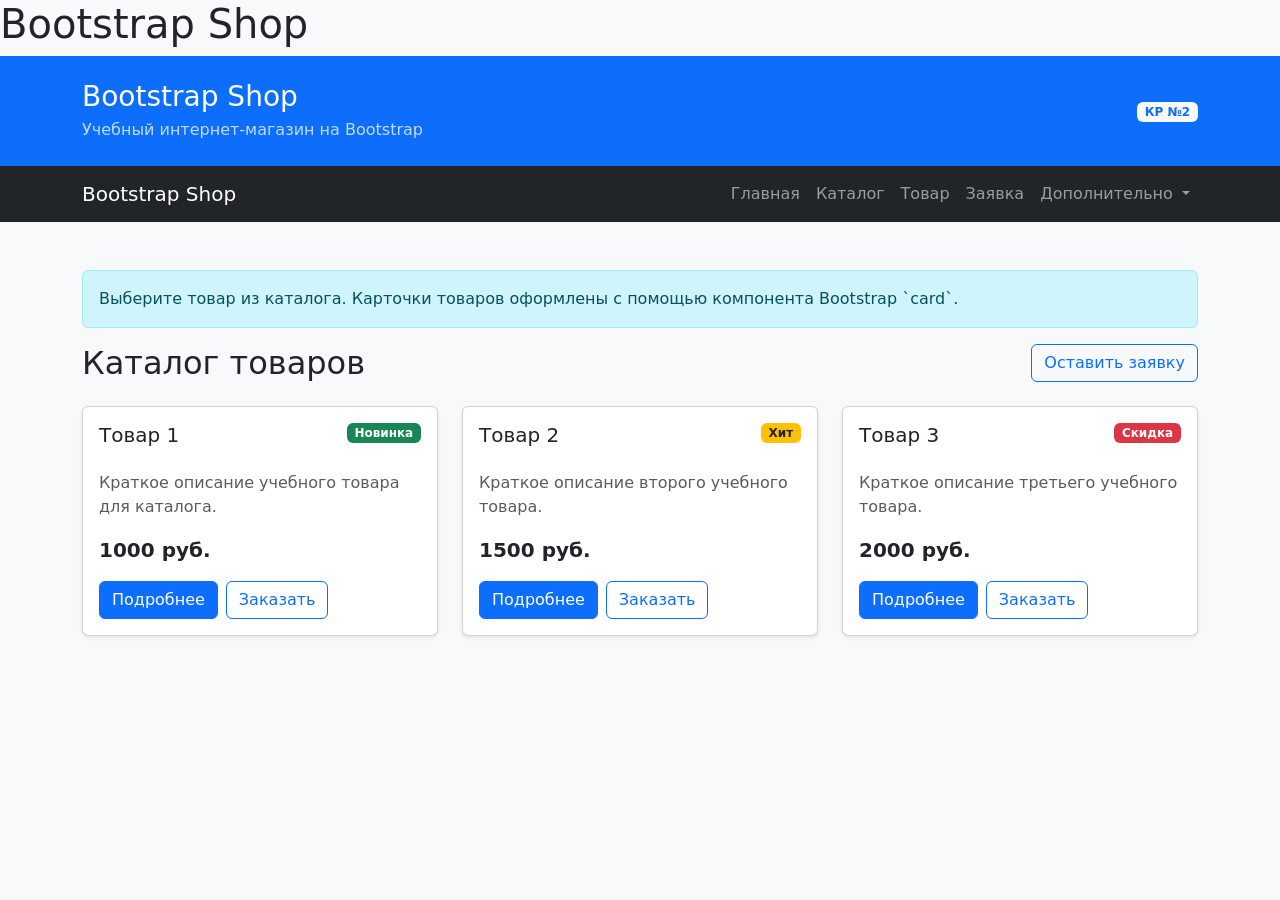
==== catalog.html @ a9d1fe7d "feat: add Bootstrap components pages" ====
<!DOCTYPE html>
<html lang="ru">
<head>
    <meta charset="UTF-8">
    <meta name="viewport" content="width=device-width, initial-scale=1.0">
    <title>Каталог — Bootstrap Shop</title>
    <link href="https://cdn.jsdelivr.net/npm/bootstrap@5.3.8/dist/css/bootstrap.min.css" rel="stylesheet">
    <link rel="stylesheet" href="css/custom.css">
</head>
<body class="bg-light">
<h1>Bootstrap Shop</h1>
<header class="bg-primary text-white py-4">
    <div class="container">
        <div class="row align-items-center">
            <div class="col-12 col-md-8">
                <h1 class="h3 mb-1">Bootstrap Shop</h1>
                <p class="mb-0 opacity-75">
                    Учебный интернет-магазин на Bootstrap
                </p>
            </div>
            <div class="col-12 col-md-4 text-md-end mt-3 mt-md-0">
        <span class="badge bg-light text-primary">
          КР №2
        </span>
            </div>
        </div>
    </div>
</header>
<nav class="navbar navbar-expand-lg navbar-dark bg-dark">
    <div class="container">
        <a class="navbar-brand" href="index.html">Bootstrap Shop</a>
        <button
                class="navbar-toggler"
                type="button"
                data-bs-toggle="collapse"
                data-bs-target="#mainNavbar"
                aria-controls="mainNavbar"
                aria-expanded="false"
                aria-label="Переключить навигацию"
        >
            <span class="navbar-toggler-icon"></span>
        </button>
        <div class="collapse navbar-collapse" id="mainNavbar">
            <ul class="navbar-nav ms-auto">
                <li class="nav-item">
                    <a class="nav-link" href="index.html">Главная</a>
                </li>
                <li class="nav-item">
                    <a class="nav-link" href="catalog.html">Каталог</a>
                </li>
                <li class="nav-item">
                    <a class="nav-link" href="product.html">Товар</a>
                </li>
                <li class="nav-item">
                    <a class="nav-link" href="order.html">Заявка</a>
                </li>
                <li class="nav-item dropdown">
                    <a
                            class="nav-link dropdown-toggle"
                            href="#"
                            role="button"
                            data-bs-toggle="dropdown"
                            aria-expanded="false"
                    >
                        Дополнительно
                    </a>
                    <ul class="dropdown-menu">
                        <li><a class="dropdown-item" href="catalog.html">Все товары</a></li>
                        <li><a class="dropdown-item" href="order.html">Оформить заявку</a></li>
                        <li><a class="dropdown-item" href="index.html#popular">Популярное</a></li>
                    </ul>
                </li>
            </ul>
        </div>
    </div>
</nav>

<main class="container my-5">
    <div class="alert alert-info" role="alert">
        Выберите товар из каталога. Карточки товаров оформлены с помощью компонента Bootstrap `card`.
    </div>
    <div class="d-flex justify-content-between align-items-center mb-4">
        <h1 class="h2 mb-0">Каталог товаров</h1>
        <a class="btn btn-outline-primary" href="order.html">
            Оставить заявку
        </a>
    </div>
    <div class="row g-4">
        <div class="col-12 col-md-6 col-lg-4">
            <div class="card h-100 shadow-sm">
                <div class="card-body d-flex flex-column">
                    <div class="d-flex justify-content-between align-items-start mb-3">
                        <h2 class="card-title h5">Товар 1</h2>
                        <span class="badge bg-success">Новинка</span>
                    </div>
                    <p class="card-text text-muted">
                        Краткое описание учебного товара для каталога.
                    </p>
                    <p class="fw-bold fs-5 mt-auto">1000 руб.</p>
                    <div class="d-flex gap-2">
                        <a class="btn btn-primary" href="product.html">Подробнее</a>
                        <button
                                class="btn btn-outline-primary"
                                type="button"
                                data-bs-toggle="modal"
                                data-bs-target="#orderModal"
                        >
                            Заказать
                        </button>
                    </div>
                </div>
            </div>
        </div>
        <div class="col-12 col-md-6 col-lg-4">
            <div class="card h-100 shadow-sm">
                <div class="card-body d-flex flex-column">
                    <div class="d-flex justify-content-between align-items-start mb-3">
                        <h2 class="card-title h5">Товар 2</h2>
                        <span class="badge bg-warning text-dark">Хит</span>
                    </div>
                    <p class="card-text text-muted">
                        Краткое описание второго учебного товара.
                    </p>
                    <p class="fw-bold fs-5 mt-auto">1500 руб.</p>
                    <div class="d-flex gap-2">
                        <a class="btn btn-primary" href="product.html">Подробнее</a>
                        <button
                                class="btn btn-outline-primary"
                                type="button"
                                data-bs-toggle="modal"
                                data-bs-target="#orderModal"
                        >
                            Заказать
                        </button>
                    </div>
                </div>
            </div>
        </div>
        <div class="col-12 col-md-6 col-lg-4">
            <div class="card h-100 shadow-sm">
                <div class="card-body d-flex flex-column">
                    <div class="d-flex justify-content-between align-items-start mb-3">
                        <h2 class="card-title h5">Товар 3</h2>
                        <span class="badge bg-danger">Скидка</span>
                    </div>
                    <p class="card-text text-muted">
                        Краткое описание третьего учебного товара.
                    </p>
                    <p class="fw-bold fs-5 mt-auto">2000 руб.</p>
                    <div class="d-flex gap-2">
                        <a class="btn btn-primary" href="product.html">Подробнее</a>
                        <button
                                class="btn btn-outline-primary"
                                type="button"
                                data-bs-toggle="modal"
                                data-bs-target="#orderModal"
                        >
                            Заказать
                        </button>
                    </div>
                </div>
            </div>
        </div>
    </div>
    <div
            class="modal fade"
            id="orderModal"
            tabindex="-1"
            aria-labelledby="orderModalLabel"
            aria-hidden="true"
    >
        <div class="modal-dialog">
            <div class="modal-content">
                <div class="modal-header">
                    <h2 class="modal-title h5" id="orderModalLabel">
                        Быстрая заявка
                    </h2>
                    <button
                            type="button"
                            class="btn-close"
                            data-bs-dismiss="modal"
                            aria-label="Закрыть"
                    ></button>
                </div>
                <div class="modal-body">
                    <p class="text-muted">
                        Оставьте контактные данные, и менеджер свяжется с вами.
                    </p>
                    <form>
                        <div class="mb-3">
                            <label for="modal-name" class="form-label">Имя</label>
                            <input id="modal-name" type="text" class="form-control" required>
                        </div>
                        <div class="mb-3">
                            <label for="modal-phone" class="form-label">Телефон</label>
                            <input id="modal-phone" type="tel" class="form-control" required>
                        </div>
                        <div class="form-check mb-3">
                            <input id="modal-agree" class="form-check-input" type="checkbox" required>
                            <label class="form-check-label" for="modal-agree">
                                Согласен на обработку данных
                            </label>
                        </div>
                    </form>
                </div>
                <div class="modal-footer">
                    <button type="button" class="btn btn-secondary" data-bs-dismiss="modal">
                        Закрыть
                    </button>
                    <button type="button" class="btn btn-primary">
                        Отправить
                    </button>
                </div>
            </div>
        </div>
    </div>
</main>

<script src="https://cdn.jsdelivr.net/npm/bootstrap@5.3.8/dist/js/bootstrap.bundle.min.js">
</script>
</body>
</html>
---- css/custom.css ----
body {
    min-height: 100vh;
}
.placeholder-box {
    min-height: 240px;
}
.placeholder-image {
    min-height: 320px;
}

.card-img-top {
    height: 180px;
    object-fit: cover;
}
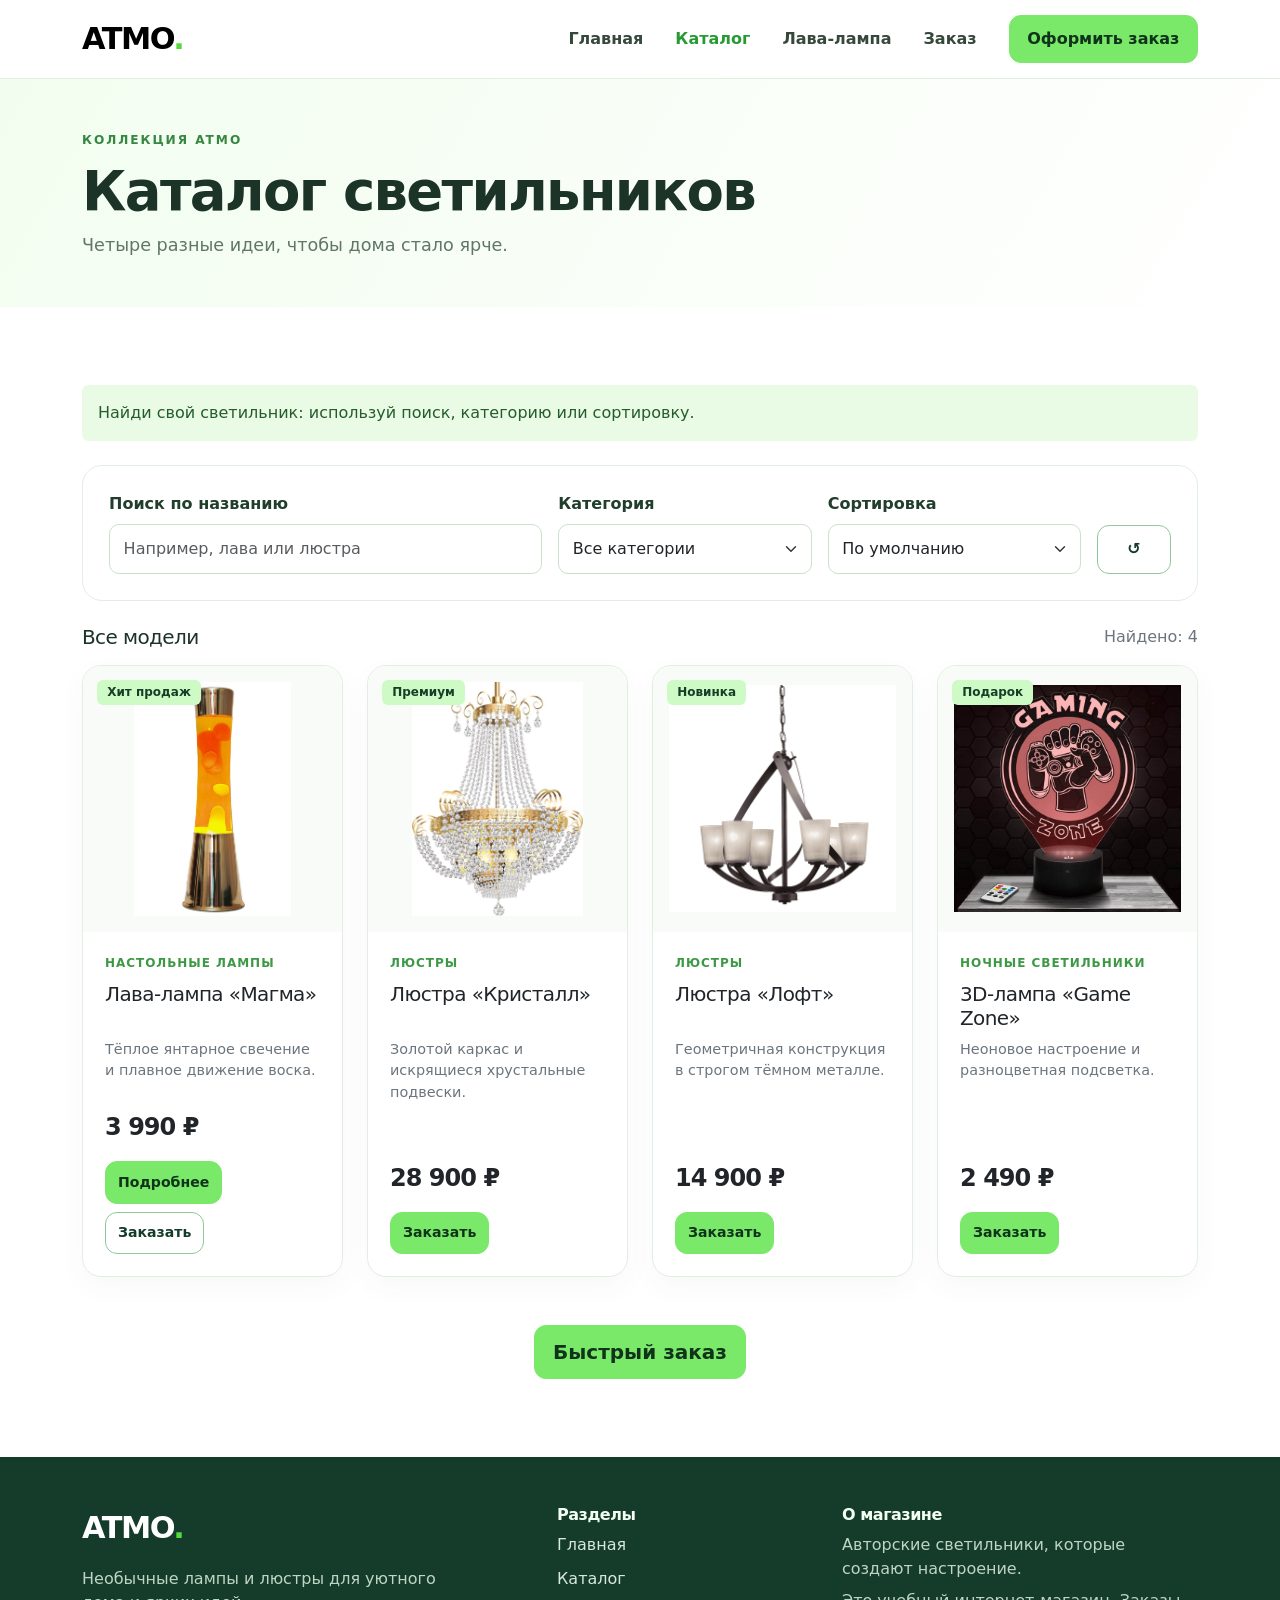
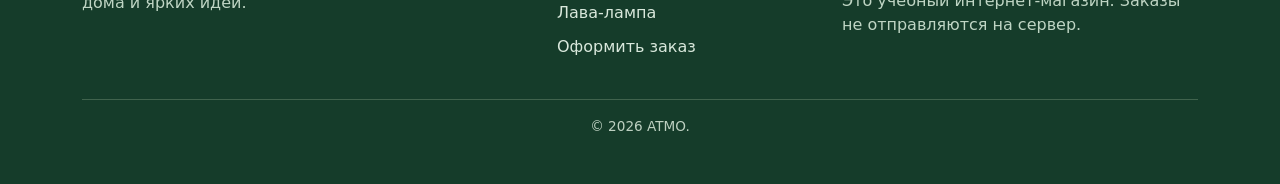
==== commit 82065ab7: "fix: prepare Bootstrap project for submission" ====
--- a/catalog.html
+++ b/catalog.html
@@ -1,222 +1,134 @@
 <!DOCTYPE html>
 <html lang="ru">
 <head>
-    <meta charset="UTF-8">
-    <meta name="viewport" content="width=device-width, initial-scale=1.0">
-    <title>Каталог — Bootstrap Shop</title>
-    <link href="https://cdn.jsdelivr.net/npm/bootstrap@5.3.8/dist/css/bootstrap.min.css" rel="stylesheet">
-    <link rel="stylesheet" href="css/custom.css">
+  <meta charset="UTF-8">
+  <meta name="viewport" content="width=device-width, initial-scale=1.0">
+  <meta name="description" content="ATMO — необычные лампы, люстры и дизайнерские светильники.">
+  <title>Каталог — ATMO</title>
+  <link rel="stylesheet" href="vendor/bootstrap/css/bootstrap.min.css">
+  <link rel="stylesheet" href="css/custom.css">
 </head>
-<body class="bg-light">
-<h1>Bootstrap Shop</h1>
-<header class="bg-primary text-white py-4">
+<body>
+<header class="site-header">
+  <nav class="navbar navbar-expand-lg navbar-light" aria-label="Основная навигация">
     <div class="container">
-        <div class="row align-items-center">
-            <div class="col-12 col-md-8">
-                <h1 class="h3 mb-1">Bootstrap Shop</h1>
-                <p class="mb-0 opacity-75">
-                    Учебный интернет-магазин на Bootstrap
-                </p>
-            </div>
-            <div class="col-12 col-md-4 text-md-end mt-3 mt-md-0">
-        <span class="badge bg-light text-primary">
-          КР №2
-        </span>
-            </div>
-        </div>
+      <a class="navbar-brand brand" href="index.html" aria-label="ATMO — на главную">ATMO<span>.</span></a>
+      <button class="navbar-toggler" type="button" data-bs-toggle="collapse" data-bs-target="#mainNavbar" aria-controls="mainNavbar" aria-expanded="false" aria-label="Открыть меню">
+        <span class="navbar-toggler-icon"></span>
+      </button>
+      <div class="collapse navbar-collapse" id="mainNavbar">
+        <ul class="navbar-nav ms-auto align-items-lg-center gap-lg-3"><li class="nav-item"><a class="nav-link "  href="index.html">Главная</a></li>
+<li class="nav-item"><a class="nav-link active" aria-current="page" href="catalog.html">Каталог</a></li>
+<li class="nav-item"><a class="nav-link "  href="product.html">Лава-лампа</a></li>
+<li class="nav-item"><a class="nav-link "  href="order.html">Заказ</a></li></ul>
+        <a class="btn btn-brand ms-lg-4 mt-3 mt-lg-0" href="order.html">Оформить заказ</a>
+      </div>
     </div>
+  </nav>
 </header>
-<nav class="navbar navbar-expand-lg navbar-dark bg-dark">
-    <div class="container">
-        <a class="navbar-brand" href="index.html">Bootstrap Shop</a>
-        <button
-                class="navbar-toggler"
-                type="button"
-                data-bs-toggle="collapse"
-                data-bs-target="#mainNavbar"
-                aria-controls="mainNavbar"
-                aria-expanded="false"
-                aria-label="Переключить навигацию"
-        >
-            <span class="navbar-toggler-icon"></span>
-        </button>
-        <div class="collapse navbar-collapse" id="mainNavbar">
-            <ul class="navbar-nav ms-auto">
-                <li class="nav-item">
-                    <a class="nav-link" href="index.html">Главная</a>
-                </li>
-                <li class="nav-item">
-                    <a class="nav-link" href="catalog.html">Каталог</a>
-                </li>
-                <li class="nav-item">
-                    <a class="nav-link" href="product.html">Товар</a>
-                </li>
-                <li class="nav-item">
-                    <a class="nav-link" href="order.html">Заявка</a>
-                </li>
-                <li class="nav-item dropdown">
-                    <a
-                            class="nav-link dropdown-toggle"
-                            href="#"
-                            role="button"
-                            data-bs-toggle="dropdown"
-                            aria-expanded="false"
-                    >
-                        Дополнительно
-                    </a>
-                    <ul class="dropdown-menu">
-                        <li><a class="dropdown-item" href="catalog.html">Все товары</a></li>
-                        <li><a class="dropdown-item" href="order.html">Оформить заявку</a></li>
-                        <li><a class="dropdown-item" href="index.html#popular">Популярное</a></li>
-                    </ul>
-                </li>
-            </ul>
-        </div>
+<main>
+<section class="page-hero py-5"><div class="container"><span class="eyebrow">КОЛЛЕКЦИЯ ATMO</span><h1 class="mt-2">Каталог светильников</h1><p class="page-lead mb-0">Четыре разные идеи, чтобы дома стало ярче.</p></div></section>
+<section class="container section-space">
+  <div class="alert alert-success border-0 mb-4" role="status">Найди свой светильник: используй поиск, категорию или сортировку.</div>
+  <div class="filter-panel mb-4">
+    <div class="row g-3 align-items-end">
+      <div class="col-12 col-md-5"><label class="form-label" for="searchInput">Поиск по названию</label><input id="searchInput" class="form-control" placeholder="Например, лава или люстра" type="search"></div>
+      <div class="col-12 col-md-3"><label class="form-label" for="categoryFilter">Категория</label><select id="categoryFilter" class="form-select"><option value="all">Все категории</option><option value="lamp">Настольные лампы</option><option value="chandelier">Люстры</option><option value="night">Ночные светильники</option></select></div>
+      <div class="col-12 col-md-3"><label class="form-label" for="sortSelect">Сортировка</label><select id="sortSelect" class="form-select"><option value="default">По умолчанию</option><option value="cheap">Сначала дешевле</option><option value="expensive">Сначала дороже</option><option value="name">По названию</option></select></div>
+      <div class="col-12 col-md-1"><button id="resetFilters" class="btn btn-outline-brand w-100" type="button" title="Сбросить фильтры" aria-label="Сбросить фильтры">↺</button></div>
     </div>
-</nav>
-
-<main class="container my-5">
-    <div class="alert alert-info" role="alert">
-        Выберите товар из каталога. Карточки товаров оформлены с помощью компонента Bootstrap `card`.
+  </div>
+  <div class="d-flex align-items-center justify-content-between mb-3"><h2 class="h5 mb-0">Все модели</h2><span class="text-secondary" id="productCount" aria-live="polite">Найдено: 4</span></div>
+  <div class="row g-4" id="productsList">
+<div class="col-12 col-sm-6 col-lg-3 catalog-item" data-name="лава-лампа «магма»" data-category="lamp" data-price="3990" data-default="0">
+<div class="product-card card h-100">
+  <div class="product-photo"><span class="product-badge badge">Хит продаж</span><img src="images/lava-lamp.png" alt="Лава-лампа «Магма»" loading="lazy"></div>
+  <div class="card-body d-flex flex-column">
+    <div class="product-category">Настольные лампы</div>
+    <h3 class="h5 card-title">Лава-лампа «Магма»</h3>
+    <p class="card-text text-secondary">Тёплое янтарное свечение и плавное движение воска.</p>
+    <div class="product-price mt-auto">3 990 ₽</div>
+    <div class="d-flex gap-2 flex-wrap mt-3"><a class="btn btn-brand" href="product.html">Подробнее</a><a class="btn btn-outline-brand" href="order.html?product=lava">Заказать</a></div>
+  </div>
+</div>
+</div><div class="col-12 col-sm-6 col-lg-3 catalog-item" data-name="люстра «кристалл»" data-category="chandelier" data-price="28900" data-default="1">
+<div class="product-card card h-100">
+  <div class="product-photo"><span class="product-badge badge">Премиум</span><img src="images/crystal-chandelier.png" alt="Люстра «Кристалл»" loading="lazy"></div>
+  <div class="card-body d-flex flex-column">
+    <div class="product-category">Люстры</div>
+    <h3 class="h5 card-title">Люстра «Кристалл»</h3>
+    <p class="card-text text-secondary">Золотой каркас и искрящиеся хрустальные подвески.</p>
+    <div class="product-price mt-auto">28 900 ₽</div>
+    <div class="d-flex gap-2 flex-wrap mt-3"><a class="btn btn-brand" href="order.html?product=crystal">Заказать</a></div>
+  </div>
+</div>
+</div><div class="col-12 col-sm-6 col-lg-3 catalog-item" data-name="люстра «лофт»" data-category="chandelier" data-price="14900" data-default="2">
+<div class="product-card card h-100">
+  <div class="product-photo"><span class="product-badge badge">Новинка</span><img src="images/loft-chandelier.png" alt="Люстра «Лофт»" loading="lazy"></div>
+  <div class="card-body d-flex flex-column">
+    <div class="product-category">Люстры</div>
+    <h3 class="h5 card-title">Люстра «Лофт»</h3>
+    <p class="card-text text-secondary">Геометричная конструкция в строгом тёмном металле.</p>
+    <div class="product-price mt-auto">14 900 ₽</div>
+    <div class="d-flex gap-2 flex-wrap mt-3"><a class="btn btn-brand" href="order.html?product=loft">Заказать</a></div>
+  </div>
+</div>
+</div><div class="col-12 col-sm-6 col-lg-3 catalog-item" data-name="3d-лампа «game zone»" data-category="night" data-price="2490" data-default="3">
+<div class="product-card card h-100">
+  <div class="product-photo"><span class="product-badge badge">Подарок</span><img src="images/gaming-lamp.png" alt="3D-лампа «Game Zone»" loading="lazy"></div>
+  <div class="card-body d-flex flex-column">
+    <div class="product-category">Ночные светильники</div>
+    <h3 class="h5 card-title">3D-лампа «Game Zone»</h3>
+    <p class="card-text text-secondary">Неоновое настроение и разноцветная подсветка.</p>
+    <div class="product-price mt-auto">2 490 ₽</div>
+    <div class="d-flex gap-2 flex-wrap mt-3"><a class="btn btn-brand" href="order.html?product=game">Заказать</a></div>
+  </div>
+</div>
+</div>
+  </div>
+  <div class="alert alert-warning mt-4 d-none" id="emptyCatalog" role="status">По вашему запросу ничего не найдено. Попробуйте другую категорию или очистите поиск.</div>
+  <div class="text-center mt-5"><button type="button" class="btn btn-brand btn-lg" data-bs-toggle="modal" data-bs-target="#quickOrderModal">Быстрый заказ</button></div>
+</section>
+<div class="modal fade" id="quickOrderModal" tabindex="-1" aria-labelledby="quickOrderTitle" aria-hidden="true">
+  <div class="modal-dialog modal-dialog-centered"><div class="modal-content rounded-4 border-0">
+    <div class="modal-header"><h2 class="modal-title h5" id="quickOrderTitle">Быстрый заказ</h2><button type="button" class="btn-close" data-bs-dismiss="modal" aria-label="Закрыть"></button></div>
+    <form id="quickOrderForm"><div class="modal-body">
+      <div class="mb-3"><label class="form-label" for="quickName">Ваше имя *</label><input class="form-control" id="quickName" name="name" required></div>
+      <div class="mb-3"><label class="form-label" for="quickPhone">Телефон *</label><input class="form-control" id="quickPhone" name="phone" type="tel" required placeholder="+7 900 000-00-00"></div>
+      <div class="mb-3"><label class="form-label" for="quickProduct">Товар</label><select class="form-select" id="quickProduct" name="product"><option value="lava">Лава-лампа «Магма»</option><option value="crystal">Люстра «Кристалл»</option><option value="loft">Люстра «Лофт»</option><option value="game">3D-лампа «Game Zone»</option></select></div>
+      <div class="form-check mb-3"><input class="form-check-input" type="checkbox" id="quickAgree" name="agree" required><label class="form-check-label" for="quickAgree">Согласен на обработку данных *</label></div>
+      <div id="quickMessage" class="alert alert-success d-none" role="status"></div>
+      <p class="small text-secondary mb-0">Демонстрация: заявка не отправляется на сервер.</p>
+    </div><div class="modal-footer"><button class="btn btn-outline-secondary" data-bs-dismiss="modal" type="button">Закрыть</button><button class="btn btn-brand" type="submit">Отправить</button></div></form>
+  </div></div>
+</div>
+</main>
+<footer class="site-footer py-5">
+  <div class="container">
+    <div class="row g-4">
+      <div class="col-12 col-md-5">
+        <a class="footer-brand" href="index.html">ATMO<span>.</span></a>
+        <p class="footer-muted mt-3 mb-0">Необычные лампы и люстры для уютного дома и ярких идей.</p>
+      </div>
+      <div class="col-6 col-md-3">
+        <h2 class="h6 footer-title">Разделы</h2>
+        <ul class="list-unstyled footer-links">
+          <li><a href="index.html">Главная</a></li>
+          <li><a href="catalog.html">Каталог</a></li>
+          <li><a href="product.html">Лава-лампа</a></li>
+          <li><a href="order.html">Оформить заказ</a></li>
+        </ul>
+      </div>
+      <div class="col-6 col-md-4">
+        <h2 class="h6 footer-title">О магазине</h2>
+        <p class="footer-muted mb-2">Авторские светильники, которые создают настроение.</p>
+        <p class="footer-muted mb-0">Это учебный интернет-магазин. Заказы не отправляются на сервер.</p>
+      </div>
     </div>
-    <div class="d-flex justify-content-between align-items-center mb-4">
-        <h1 class="h2 mb-0">Каталог товаров</h1>
-        <a class="btn btn-outline-primary" href="order.html">
-            Оставить заявку
-        </a>
-    </div>
-    <div class="row g-4">
-        <div class="col-12 col-md-6 col-lg-4">
-            <div class="card h-100 shadow-sm">
-                <div class="card-body d-flex flex-column">
-                    <div class="d-flex justify-content-between align-items-start mb-3">
-                        <h2 class="card-title h5">Товар 1</h2>
-                        <span class="badge bg-success">Новинка</span>
-                    </div>
-                    <p class="card-text text-muted">
-                        Краткое описание учебного товара для каталога.
-                    </p>
-                    <p class="fw-bold fs-5 mt-auto">1000 руб.</p>
-                    <div class="d-flex gap-2">
-                        <a class="btn btn-primary" href="product.html">Подробнее</a>
-                        <button
-                                class="btn btn-outline-primary"
-                                type="button"
-                                data-bs-toggle="modal"
-                                data-bs-target="#orderModal"
-                        >
-                            Заказать
-                        </button>
-                    </div>
-                </div>
-            </div>
-        </div>
-        <div class="col-12 col-md-6 col-lg-4">
-            <div class="card h-100 shadow-sm">
-                <div class="card-body d-flex flex-column">
-                    <div class="d-flex justify-content-between align-items-start mb-3">
-                        <h2 class="card-title h5">Товар 2</h2>
-                        <span class="badge bg-warning text-dark">Хит</span>
-                    </div>
-                    <p class="card-text text-muted">
-                        Краткое описание второго учебного товара.
-                    </p>
-                    <p class="fw-bold fs-5 mt-auto">1500 руб.</p>
-                    <div class="d-flex gap-2">
-                        <a class="btn btn-primary" href="product.html">Подробнее</a>
-                        <button
-                                class="btn btn-outline-primary"
-                                type="button"
-                                data-bs-toggle="modal"
-                                data-bs-target="#orderModal"
-                        >
-                            Заказать
-                        </button>
-                    </div>
-                </div>
-            </div>
-        </div>
-        <div class="col-12 col-md-6 col-lg-4">
-            <div class="card h-100 shadow-sm">
-                <div class="card-body d-flex flex-column">
-                    <div class="d-flex justify-content-between align-items-start mb-3">
-                        <h2 class="card-title h5">Товар 3</h2>
-                        <span class="badge bg-danger">Скидка</span>
-                    </div>
-                    <p class="card-text text-muted">
-                        Краткое описание третьего учебного товара.
-                    </p>
-                    <p class="fw-bold fs-5 mt-auto">2000 руб.</p>
-                    <div class="d-flex gap-2">
-                        <a class="btn btn-primary" href="product.html">Подробнее</a>
-                        <button
-                                class="btn btn-outline-primary"
-                                type="button"
-                                data-bs-toggle="modal"
-                                data-bs-target="#orderModal"
-                        >
-                            Заказать
-                        </button>
-                    </div>
-                </div>
-            </div>
-        </div>
-    </div>
-    <div
-            class="modal fade"
-            id="orderModal"
-            tabindex="-1"
-            aria-labelledby="orderModalLabel"
-            aria-hidden="true"
-    >
-        <div class="modal-dialog">
-            <div class="modal-content">
-                <div class="modal-header">
-                    <h2 class="modal-title h5" id="orderModalLabel">
-                        Быстрая заявка
-                    </h2>
-                    <button
-                            type="button"
-                            class="btn-close"
-                            data-bs-dismiss="modal"
-                            aria-label="Закрыть"
-                    ></button>
-                </div>
-                <div class="modal-body">
-                    <p class="text-muted">
-                        Оставьте контактные данные, и менеджер свяжется с вами.
-                    </p>
-                    <form>
-                        <div class="mb-3">
-                            <label for="modal-name" class="form-label">Имя</label>
-                            <input id="modal-name" type="text" class="form-control" required>
-                        </div>
-                        <div class="mb-3">
-                            <label for="modal-phone" class="form-label">Телефон</label>
-                            <input id="modal-phone" type="tel" class="form-control" required>
-                        </div>
-                        <div class="form-check mb-3">
-                            <input id="modal-agree" class="form-check-input" type="checkbox" required>
-                            <label class="form-check-label" for="modal-agree">
-                                Согласен на обработку данных
-                            </label>
-                        </div>
-                    </form>
-                </div>
-                <div class="modal-footer">
-                    <button type="button" class="btn btn-secondary" data-bs-dismiss="modal">
-                        Закрыть
-                    </button>
-                    <button type="button" class="btn btn-primary">
-                        Отправить
-                    </button>
-                </div>
-            </div>
-        </div>
-    </div>
-</main>
-
-<script src="https://cdn.jsdelivr.net/npm/bootstrap@5.3.8/dist/js/bootstrap.bundle.min.js">
-</script>
+    <div class="footer-bottom mt-4 pt-3">© 2026 ATMO.</div>
+  </div>
+</footer>
+<script src="vendor/bootstrap/js/bootstrap.bundle.min.js"></script>
+<script src="js/script.js"></script>
 </body>
-</html>
+</html>
--- a/css/custom.css
+++ b/css/custom.css
@@ -1,14 +1,86 @@
-body {
-    min-height: 100vh;
-}
-.placeholder-box {
-    min-height: 240px;
-}
-.placeholder-image {
-    min-height: 320px;
-}
-
-.card-img-top {
-    height: 180px;
-    object-fit: cover;
-}
+:root { --atmo-green: #7ae969; --atmo-dark: #153c2a; --atmo-muted: #5d6c60; --atmo-pale: #effcec; --atmo-border: #e3eee2; }
+* { box-sizing: border-box; }
+html { scroll-behavior: smooth; }
+body { min-height: 100vh; display: flex; flex-direction: column; background: #fff; color: #1c3327; font-family: system-ui, -apple-system, "Segoe UI", sans-serif; }
+main { flex: 1; }
+a { color: var(--atmo-dark); }
+a:hover { color: #2d8a35; }
+.site-header { background: #fff; border-bottom: 1px solid var(--atmo-border); }
+.site-header .navbar { min-height: 78px; }
+.brand, .footer-brand { font-size: 1.9rem; font-weight: 900; letter-spacing: -1.5px; text-decoration: none; }
+.brand span, .footer-brand span { color: #57d93d; }
+.nav-link { color: #35483b; font-weight: 600; }
+.nav-link:hover, .nav-link.active { color: #279a34 !important; }
+.btn { border-radius: 12px; font-weight: 700; padding: .7rem 1.1rem; transition: transform .2s, background .2s; }
+.btn:hover { transform: translateY(-1px); }
+.btn-brand { color: #10331b; background: var(--atmo-green); border: 1px solid var(--atmo-green); }
+.btn-brand:hover, .btn-brand:focus { background: #61d64f; border-color: #61d64f; color: #10331b; }
+.btn-outline-brand { color: var(--atmo-dark); border: 1px solid #8fc999; background: #fff; }
+.btn-outline-brand:hover { color: var(--atmo-dark); border-color: var(--atmo-green); background: var(--atmo-pale); }
+.section-space { padding-top: 78px; padding-bottom: 78px; }
+h1,h2,h3,h4 { font-weight: 800; letter-spacing: -.03em; }
+h2 { font-size: clamp(1.75rem, 3vw, 2.5rem); }
+.eyebrow { display: inline-flex; align-items: center; gap: 9px; font-size: .76rem; font-weight: 800; letter-spacing: .16em; color: #368741; }
+.eyebrow-dot { width: 9px; height: 9px; background: var(--atmo-green); border-radius: 50%; }
+.hero-section { padding: 62px 0 66px; background: linear-gradient(135deg, #fff 42%, #f3fdf1); overflow: hidden; }
+.hero-title { font-size: clamp(2.7rem, 5.5vw, 5rem); line-height: 1.06; font-weight: 900; letter-spacing: -.06em; }
+.hero-title span { color: #4cb846; }
+.hero-lead { color: var(--atmo-muted); font-size: 1.15rem; max-width: 530px; line-height: 1.7; }
+.hero-proof { color: var(--atmo-muted); font-weight: 600; font-size: .9rem; }
+.hero-proof span { color: #4cb846; margin: 0 8px; }
+.hero-image-wrap { position: relative; min-height: 490px; display: flex; justify-content: center; align-items: center; }
+.hero-circle { position: absolute; width: min(93%, 460px); aspect-ratio: 1; border-radius: 50%; background: #dcfbd4; }
+.hero-product { position: relative; height: 465px; max-width: 82%; object-fit: contain; mix-blend-mode: multiply; filter: drop-shadow(0 18px 24px #1a441626); }
+.hero-sticker { position: absolute; right: 2%; bottom: 50px; background: var(--atmo-green); color: var(--atmo-dark); width: 105px; height: 105px; border-radius: 50%; display: grid; place-content: center; text-align: center; font-weight: 900; transform: rotate(12deg); }
+.section-heading { max-width: 550px; margin: 0 auto; }
+.feature-card { border: 1px solid var(--atmo-border); border-radius: 20px; padding: 31px; background: #fff; }
+.feature-icon { background: var(--atmo-pale); color: #288c35; border-radius: 16px; display: grid; place-items: center; font-size: 1.65rem; width: 58px; height: 58px; margin-bottom: 23px; }
+.product-section { background: #f8fcf7; }
+.product-card { border: 1px solid var(--atmo-border); border-radius: 19px; overflow: hidden; box-shadow: 0 10px 28px rgba(25,66,34,.04); transition: transform .2s, box-shadow .2s; }
+.product-card:hover { transform: translateY(-4px); box-shadow: 0 16px 35px rgba(25,66,34,.12); }
+.product-photo { height: 266px; background: #f9fbf8; position: relative; padding: 16px; display: flex; align-items: center; justify-content: center; }
+.product-photo img { width: 100%; height: 100%; object-fit: contain; }
+.product-badge { position: absolute; top: 14px; left: 14px; color: #183d27; background: #cefac6; font-weight: 800; padding: .55em .85em; z-index: 1; }
+.product-card .card-body { padding: 22px; }
+.product-category { font-size: .75rem; letter-spacing: .08em; text-transform: uppercase; font-weight: 700; color: #3d9945; margin-bottom: 10px; }
+.product-card .card-title { min-height: 2.5em; margin-bottom: 7px; }
+.product-card .card-text { font-size: .9rem; min-height: 3.8em; }
+.product-price { font-size: 1.5rem; letter-spacing: -.04em; font-weight: 900; }
+.product-card .btn { font-size: .88rem; padding: .6rem .75rem; }
+.cta-banner { background: var(--atmo-dark); border-radius: 22px; padding: 44px 42px; margin: 0; }
+.cta-muted { color: #cbded0; }
+.page-hero { background: linear-gradient(120deg, #f2fdef, #fff); }
+.page-hero h1 { font-size: clamp(2.2rem, 4.5vw, 3.4rem); }
+.page-lead { color: #617667; font-size: 1.1rem; }
+.filter-panel, .order-card, .order-info-card { border: 1px solid var(--atmo-border); border-radius: 20px; padding: 26px; background: #fff; }
+.form-label { color: #203e2b; font-weight: 700; }
+.form-control, .form-select, .input-group-text { border-color: #cddfcd; border-radius: 10px; padding: .75rem .85rem; }
+.input-group .input-group-text { border-radius: 10px 0 0 10px; background: var(--atmo-pale); }
+.input-group .form-control { border-radius: 0 10px 10px 0; }
+.form-control:focus, .form-select:focus { border-color: #4dbb56; box-shadow: 0 0 0 .2rem rgba(122,233,105,.25); }
+.form-check-input:checked { background-color: #3caa4b; border-color: #3caa4b; }
+.alert-success { background: #eafbe5; color: #255c2c; }
+.alert-info { background: #e9f4ed; color: #305b41; }
+.detail-photo { min-height: 550px; position: relative; border: 1px solid var(--atmo-border); border-radius: 25px; background: #f8fbf7; display: flex; align-items: center; justify-content: center; overflow: hidden; padding: 25px; }
+.detail-photo img { height: 500px; max-width: 96%; object-fit: contain; mix-blend-mode: multiply; }
+.detail-title { font-size: clamp(2.3rem, 4vw, 3.5rem); }
+.detail-subtitle { color: var(--atmo-muted); font-size: 1.14rem; line-height: 1.7; }
+.detail-price { font-size: 2.3rem; font-weight: 900; }
+.stock-badge { color: #276736; background: #e4f8e0; }
+.detail-bottom { background: #f8fcf7; }
+.specs-table th { width: 35%; }
+.specs-table th, .specs-table td { padding: 16px 10px; }
+.accordion-button:not(.collapsed) { color: var(--atmo-dark); background: #e9fbe5; box-shadow: none; }
+.accordion-button:focus { box-shadow: 0 0 0 .2rem rgba(122,233,105,.25); }
+.order-info-card { background: #f1fbed; }
+.site-footer { background: var(--atmo-dark); color: #fff; margin-top: auto; }
+.footer-brand { color: #fff; }
+.footer-brand:hover { color: #fff; }
+.footer-title { color: #f2fff2; font-weight: 800; }
+.footer-muted { color: #bfd5c4; max-width: 370px; }
+.footer-links li { margin-bottom: 10px; }
+.footer-links a { color: #d9e8dc; text-decoration: none; }
+.footer-links a:hover { color: var(--atmo-green); }
+.footer-bottom { border-top: 1px solid #40634d; text-align: center; color: #bdd0c1; font-size: .85rem; }
+@media (max-width: 991px) { .hero-image-wrap { min-height: 350px; } .hero-product { height: 330px; } .hero-sticker { right: 9%; bottom: 20px; } .section-space { padding-top: 56px; padding-bottom: 56px; } }
+@media (max-width: 575px) { .site-header .navbar { min-height: 68px; } .hero-section { padding: 45px 0; } .hero-title { font-size: 2.65rem; } .hero-image-wrap { min-height: 310px; } .hero-product { height: 300px; } .hero-sticker { width: 80px; height: 80px; font-size: .82rem; } .product-photo { height: 240px; } .detail-photo { min-height: 410px; } .detail-photo img { height: 380px; } .filter-panel, .order-card, .order-info-card { padding: 20px; } .cta-banner { padding: 30px 22px; } }
